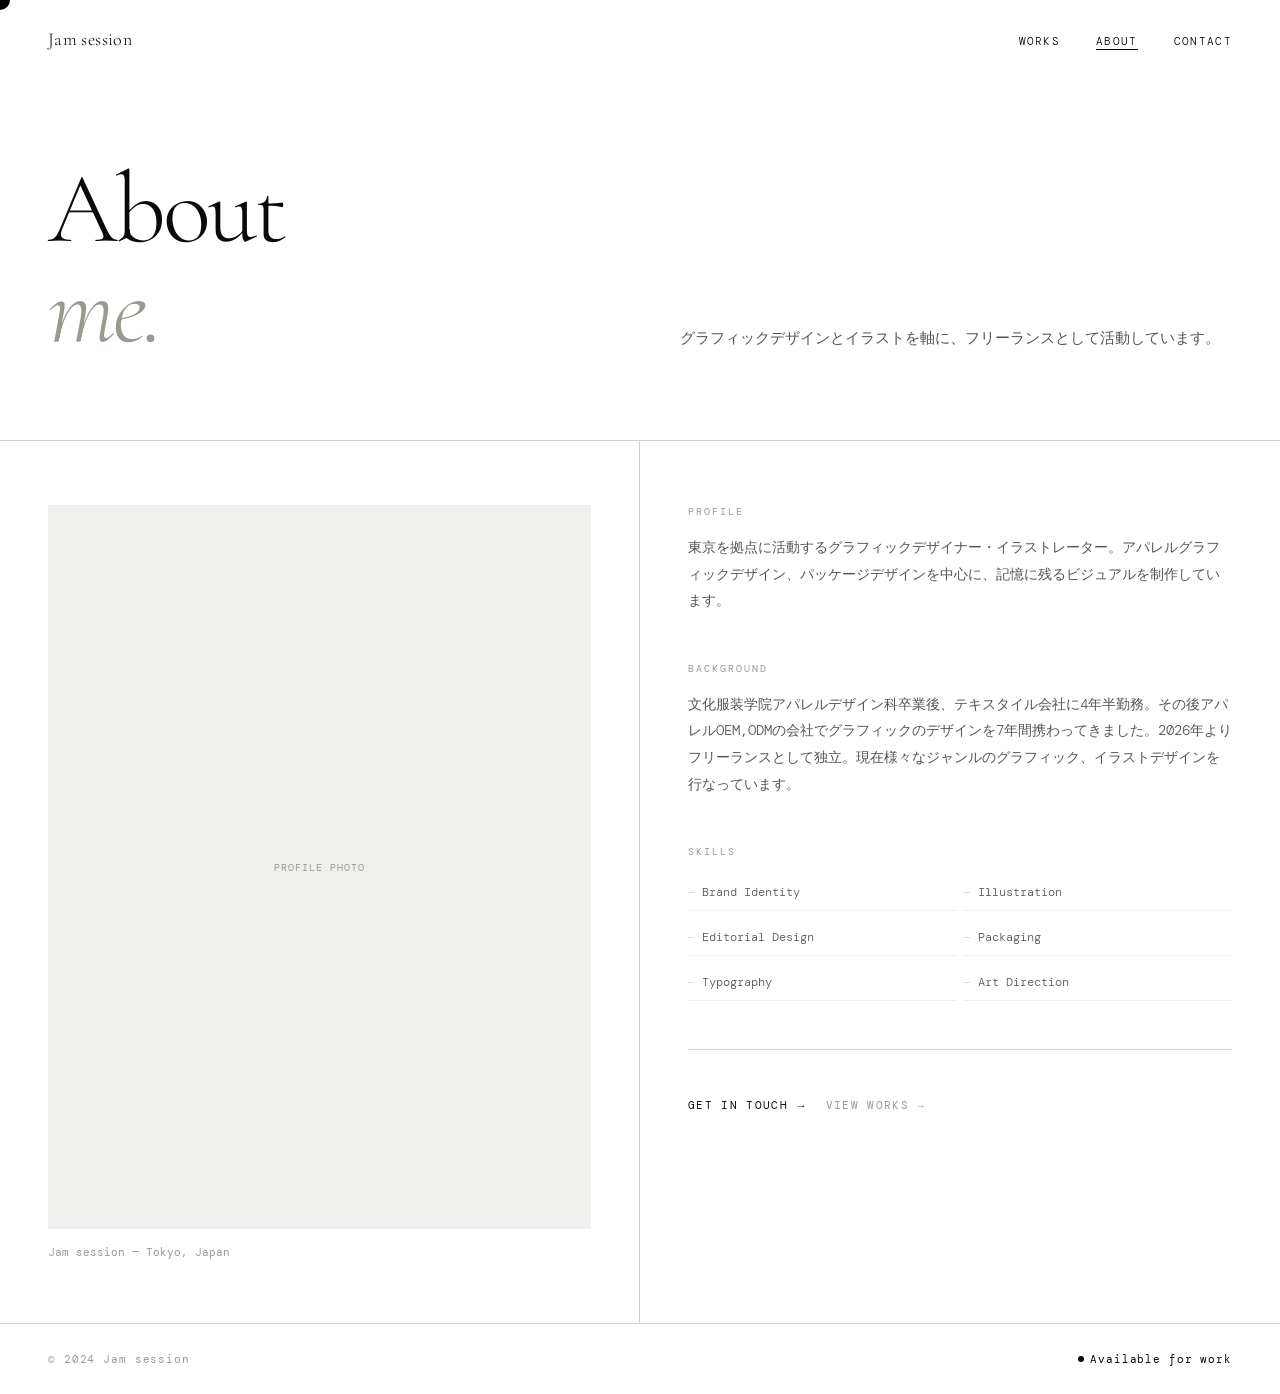
==== about.html @ e4ec8622 "Update about.html" ====
<!DOCTYPE html>
<html lang="ja">
<head>
  <meta charset="UTF-8" />
  <meta name="viewport" content="width=device-width, initial-scale=1.0" />
  <title>About — Jam session</title>
  <link rel="stylesheet" href="css/style.css" />
  <style>
    .about-hero {
      padding: 160px 48px 80px;
      display: grid;
      grid-template-columns: 1fr 1fr;
      gap: 80px;
      align-items: end;
      border-bottom: 0.5px solid var(--gray-300);
    }

    .about-hero h1 {
      font-family: var(--font-serif);
      font-size: clamp(48px, 8vw, 100px);
      font-weight: 300;
      letter-spacing: -0.03em;
      line-height: 1.0;
    }

    .about-hero h1 em {
      font-style: italic;
      color: var(--gray-500);
    }

    .about-hero-right {
      padding-bottom: 8px;
    }

    .about-hero-right p {
      font-size: 15px;
      font-weight: 300;
      line-height: 1.9;
      color: var(--gray-700);
    }

    .about-body {
      display: grid;
      grid-template-columns: 1fr 1fr;
    }

    .about-photo-col {
      padding: 64px 48px;
      border-right: 0.5px solid var(--gray-300);
    }

    .about-photo {
      width: 100%;
      aspect-ratio: 3/4;
      background: var(--gray-100);
      display: flex;
      align-items: center;
      justify-content: center;
      margin-bottom: 16px;
      overflow: hidden;
      position: relative;
    }

    .about-photo img {
      transition: transform 0.8s var(--ease-out);
    }

    .about-photo:hover img {
      transform: scale(1.03);
    }

    .about-photo-label {
      font-size: 10px;
      color: var(--gray-500);
      letter-spacing: 0.1em;
      text-transform: uppercase;
    }

    .about-photo-caption {
      font-size: 11px;
      color: var(--gray-500);
      margin-top: 8px;
    }

    .about-info-col {
      padding: 64px 48px;
    }

    .about-section {
      margin-bottom: 48px;
    }

    .about-section-label {
      font-size: 10px;
      letter-spacing: 0.2em;
      text-transform: uppercase;
      color: var(--gray-500);
      margin-bottom: 16px;
    }

    .about-section p {
      font-size: 14px;
      font-weight: 300;
      color: var(--gray-700);
      line-height: 1.9;
    }

    .skills-grid {
      display: grid;
      grid-template-columns: 1fr 1fr;
      gap: 8px;
    }

    .skill-item {
      font-size: 12px;
      font-weight: 300;
      color: var(--gray-700);
      padding: 10px 0;
      border-bottom: 0.5px solid var(--gray-100);
      display: flex;
      align-items: center;
      gap: 8px;
    }

    .skill-item::before {
      content: '—';
      color: var(--gray-300);
      font-size: 10px;
    }

    .about-cta {
      margin-top: 48px;
      padding-top: 48px;
      border-top: 0.5px solid var(--gray-300);
      display: flex;
      gap: 20px;
      align-items: center;
    }

    .text-link {
      font-size: 11px;
      letter-spacing: 0.12em;
      text-transform: uppercase;
      display: inline-flex;
      align-items: center;
      gap: 10px;
      transition: gap 0.3s var(--ease-out);
    }

    .text-link:hover { gap: 16px; }
    .text-link::after { content: '→'; }

    .text-link-muted {
      font-size: 11px;
      letter-spacing: 0.12em;
      text-transform: uppercase;
      color: var(--gray-500);
    }

    @media (max-width: 768px) {
      .about-hero { grid-template-columns: 1fr; padding: 120px 24px 60px; gap: 32px; }
      .about-body { grid-template-columns: 1fr; }
      .about-photo-col { padding: 40px 24px; border-right: none; border-bottom: 0.5px solid var(--gray-300); }
      .about-info-col { padding: 40px 24px; }
    }
  </style>
</head>
<body>

  <div class="cursor"></div>

  <nav class="nav">
    <a href="index.html" class="nav-logo">Jam session</a>
    <ul class="nav-links">
      <li><a href="works.html">Works</a></li>
      <li><a href="about.html" class="active">About</a></li>
      <li><a href="contact.html">Contact</a></li>
    </ul>
  </nav>

  <div class="about-hero">
    <h1 class="js-scroll-reveal">About<br><em>me.</em></h1>
    <div class="about-hero-right js-scroll-reveal">
      <p>グラフィックデザインとイラストを軸に、フリーランスとして活動しています。</p>
    </div>
  </div>

  <div class="about-body">
    <div class="about-photo-col">
      <div class="about-photo js-scroll-reveal">
        <!-- 実際の写真: <img src="images/Jam cats.png" alt="Jam session"> -->
        <span class="about-photo-label">Profile photo</span>
      </div>
      <p class="about-photo-caption">Jam session — Tokyo, Japan</p>
    </div>

    <div class="about-info-col">

      <div class="about-section js-scroll-reveal">
        <div class="about-section-label">Profile</div>
        <p>東京を拠点に活動するグラフィックデザイナー・イラストレーター。アパレルグラフィックデザイン、パッケージデザインを中心に、記憶に残るビジュアルを制作しています。</p>
      </div>

      <div class="about-section js-scroll-reveal">
        <div class="about-section-label">Background</div>
        <p>文化服装学院アパレルデザイン科卒業後、テキスタイル会社に4年半勤務。その後アパレルOEM,ODMの会社でグラフィックのデザインを7年間携わってきました。2026年よりフリーランスとして独立。現在様々なジャンルのグラフィック、イラストデザインを行なっています。</p>
      </div>

      <div class="about-section js-scroll-reveal">
        <div class="about-section-label">Skills</div>
        <div class="skills-grid">
          <span class="skill-item">Brand Identity</span>
          <span class="skill-item">Illustration</span>
          <span class="skill-item">Editorial Design</span>
          <span class="skill-item">Packaging</span>
          <span class="skill-item">Typography</span>
          <span class="skill-item">Art Direction</span>
        </div>
      </div>

      <div class="about-cta js-scroll-reveal">
        <a href="contact.html" class="text-link">Get in touch</a>
        <a href="works.html" class="text-link-muted">View works →</a>
      </div>

    </div>
  </div>

  <footer class="footer">
    <div class="footer-left">© 2024 Jam session</div>
    <div class="footer-right">
      <div class="footer-dot"></div>
      Available for work
    </div>
  </footer>

  <script src="js/main.js"></script>
</body>
</html>
---- css/style.css ----
@import url('https://fonts.googleapis.com/css2?family=Cormorant+Garamond:ital,wght@0,300;0,400;0,500;1,300;1,400&family=DM+Mono:wght@300;400&display=swap');

*, *::before, *::after {
  box-sizing: border-box;
  margin: 0;
  padding: 0;
}

:root {
  --white: #ffffff;
  --off-white: #f7f7f5;
  --gray-100: #efefed;
  --gray-300: #d0d0cc;
  --gray-500: #999990;
  --gray-700: #555550;
  --black: #0a0a0a;
  --font-serif: 'Cormorant Garamond', Georgia, serif;
  --font-mono: 'DM Mono', monospace;
  --ease-out: cubic-bezier(0.16, 1, 0.3, 1);
  --ease-in-out: cubic-bezier(0.65, 0, 0.35, 1);
}

html {
  font-family: var(--font-mono);
  background: var(--white);
  color: var(--black);
  -webkit-font-smoothing: antialiased;
  scroll-behavior: smooth;
}

body {
  min-height: 100vh;
  overflow-x: hidden;
}

a { text-decoration: none; color: inherit; }
img { display: block; width: 100%; height: 100%; object-fit: cover; }

/* ── Custom cursor ── */
*, *::before, *::after { cursor: none !important; }

.cursor {
  position: fixed;
  width: 8px;
  height: 8px;
  background: var(--black);
  border-radius: 50%;
  pointer-events: none;
  z-index: 9999;
  transform: translate(-50%, -50%);
  transition: width 0.3s var(--ease-out), height 0.3s var(--ease-out), background 0.3s;
  mix-blend-mode: difference;
}

.cursor.hover {
  width: 40px;
  height: 40px;
}

/* ── Nav ── */
.nav {
  position: fixed;
  top: 0;
  left: 0;
  right: 0;
  z-index: 100;
  display: flex;
  justify-content: space-between;
  align-items: center;
  padding: 28px 48px;
  mix-blend-mode: difference;
}

.nav-logo {
  font-family: var(--font-serif);
  font-size: 18px;
  font-weight: 300;
  color: var(--white);
  letter-spacing: 0.02em;
}

.nav-links {
  display: flex;
  gap: 36px;
  list-style: none;
}

.nav-links a {
  font-size: 11px;
  font-weight: 300;
  color: var(--white);
  letter-spacing: 0.12em;
  text-transform: uppercase;
  position: relative;
}

.nav-links a::after {
  content: '';
  position: absolute;
  bottom: -2px;
  left: 0;
  width: 0;
  height: 0.5px;
  background: var(--white);
  transition: width 0.4s var(--ease-out);
}

.nav-links a:hover::after,
.nav-links a.active::after {
  width: 100%;
}

/* ── Scroll reveal ── */
.reveal {
  opacity: 0;
  transform: translateY(32px);
  transition: opacity 0.9s var(--ease-out), transform 0.9s var(--ease-out);
}

.reveal.visible {
  opacity: 1;
  transform: translateY(0);
}

.reveal-delay-1 { transition-delay: 0.1s; }
.reveal-delay-2 { transition-delay: 0.2s; }
.reveal-delay-3 { transition-delay: 0.3s; }
.reveal-delay-4 { transition-delay: 0.4s; }

/* ── Section divider ── */
.divider {
  width: 100%;
  height: 0.5px;
  background: var(--gray-300);
}

/* ── Footer ── */
.footer {
  padding: 28px 48px;
  display: flex;
  justify-content: space-between;
  align-items: center;
  border-top: 0.5px solid var(--gray-300);
}

.footer-left {
  font-size: 11px;
  color: var(--gray-500);
  letter-spacing: 0.08em;
}

.footer-right {
  display: flex;
  align-items: center;
  gap: 6px;
  font-size: 11px;
  color: var(--black);
  letter-spacing: 0.08em;
}

.footer-dot {
  width: 6px;
  height: 6px;
  border-radius: 50%;
  background: var(--black);
  animation: pulse 2s infinite;
}

@keyframes pulse {
  0%, 100% { opacity: 1; }
  50% { opacity: 0.3; }
}

/* ── Scroll JS ── */
.js-scroll-reveal {
  opacity: 0;
  transform: translateY(40px);
  transition: opacity 1s var(--ease-out), transform 1s var(--ease-out);
}

.js-scroll-reveal.in-view {
  opacity: 1;
  transform: none;
}

/* ── Responsive ── */
@media (max-width: 768px) {
  .nav { padding: 20px 24px; }
  .footer { padding: 20px 24px; flex-direction: column; gap: 12px; }
}
/* ── カスタムカーソルのスタイル ── */
/* パソコン画面の時だけカスタムカーソルを有効にする */
@media (pointer: fine) {
  body {
    /* デフォルトの矢印カーソルを非表示にする */
    cursor: none;
  }
  
  /* リンクやボタンに乗ったときもデフォルトの指マークにさせない */
  a, button, .work-card, .filter-btn, .work-row {
    cursor: none !important;
  }

  .cursor {
    width: 20px;
    height: 20px;
    background-color: var(--white); /* 基本は白 */
    border-radius: 50%;
    position: fixed;
    transform: translate(-50%, -50%);
    pointer-events: none; /* マウスイベントを透過（クリックの邪魔をしない） */
    z-index: 99999; /* 一番手前に表示 */
    mix-blend-mode: difference; /* 【重要】背景が白なら黒、黒なら白に自動反転する魔法のプロパティ */
    transition: width 0.3s var(--ease-out), height 0.3s var(--ease-out), background-color 0.3s;
  }

  /* main.jsでリンクに乗った時に 'hover' クラスがつくので、その時の演出 */
  .cursor.hover {
    width: 50px; /* ホバー時に一回り大きくする */
    height: 50px;
    background-color: var(--white);
  }
}
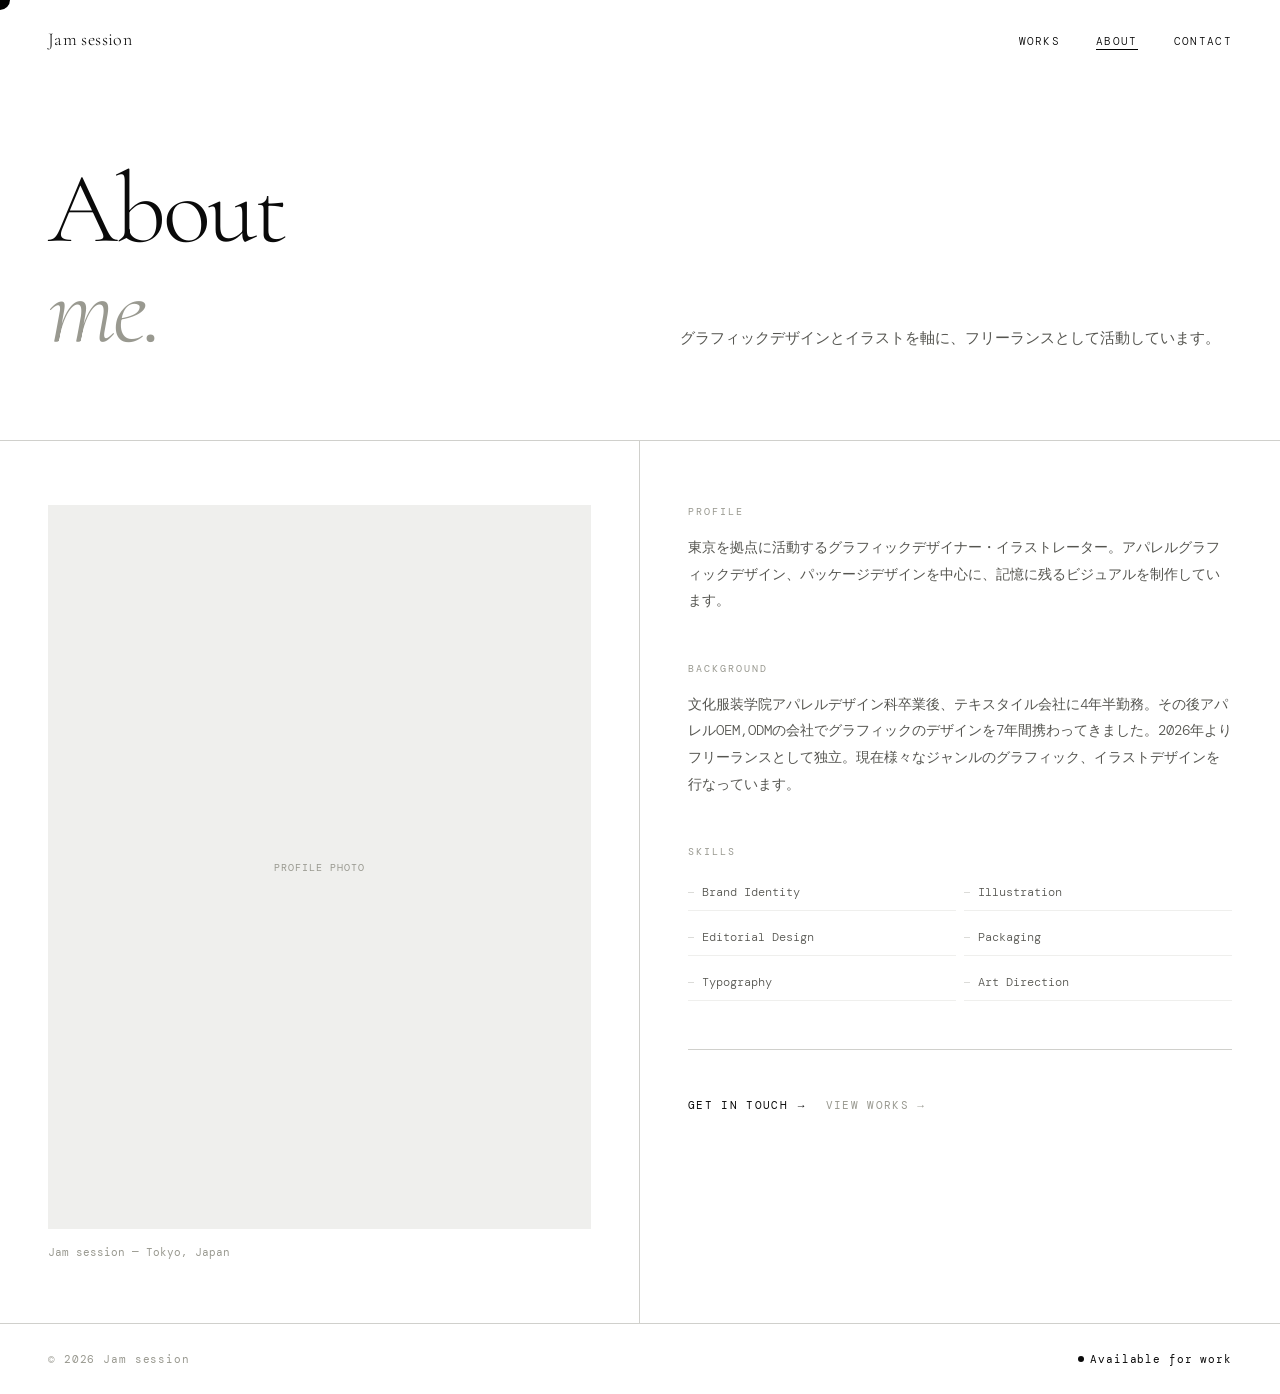
==== commit 24858248: "Update about.html" ====
--- a/about.html
+++ b/about.html
@@ -227,7 +227,7 @@
   </div>
 
   <footer class="footer">
-    <div class="footer-left">© 2024 Jam session</div>
+    <div class="footer-left">© 2026 Jam session</div>
     <div class="footer-right">
       <div class="footer-dot"></div>
       Available for work
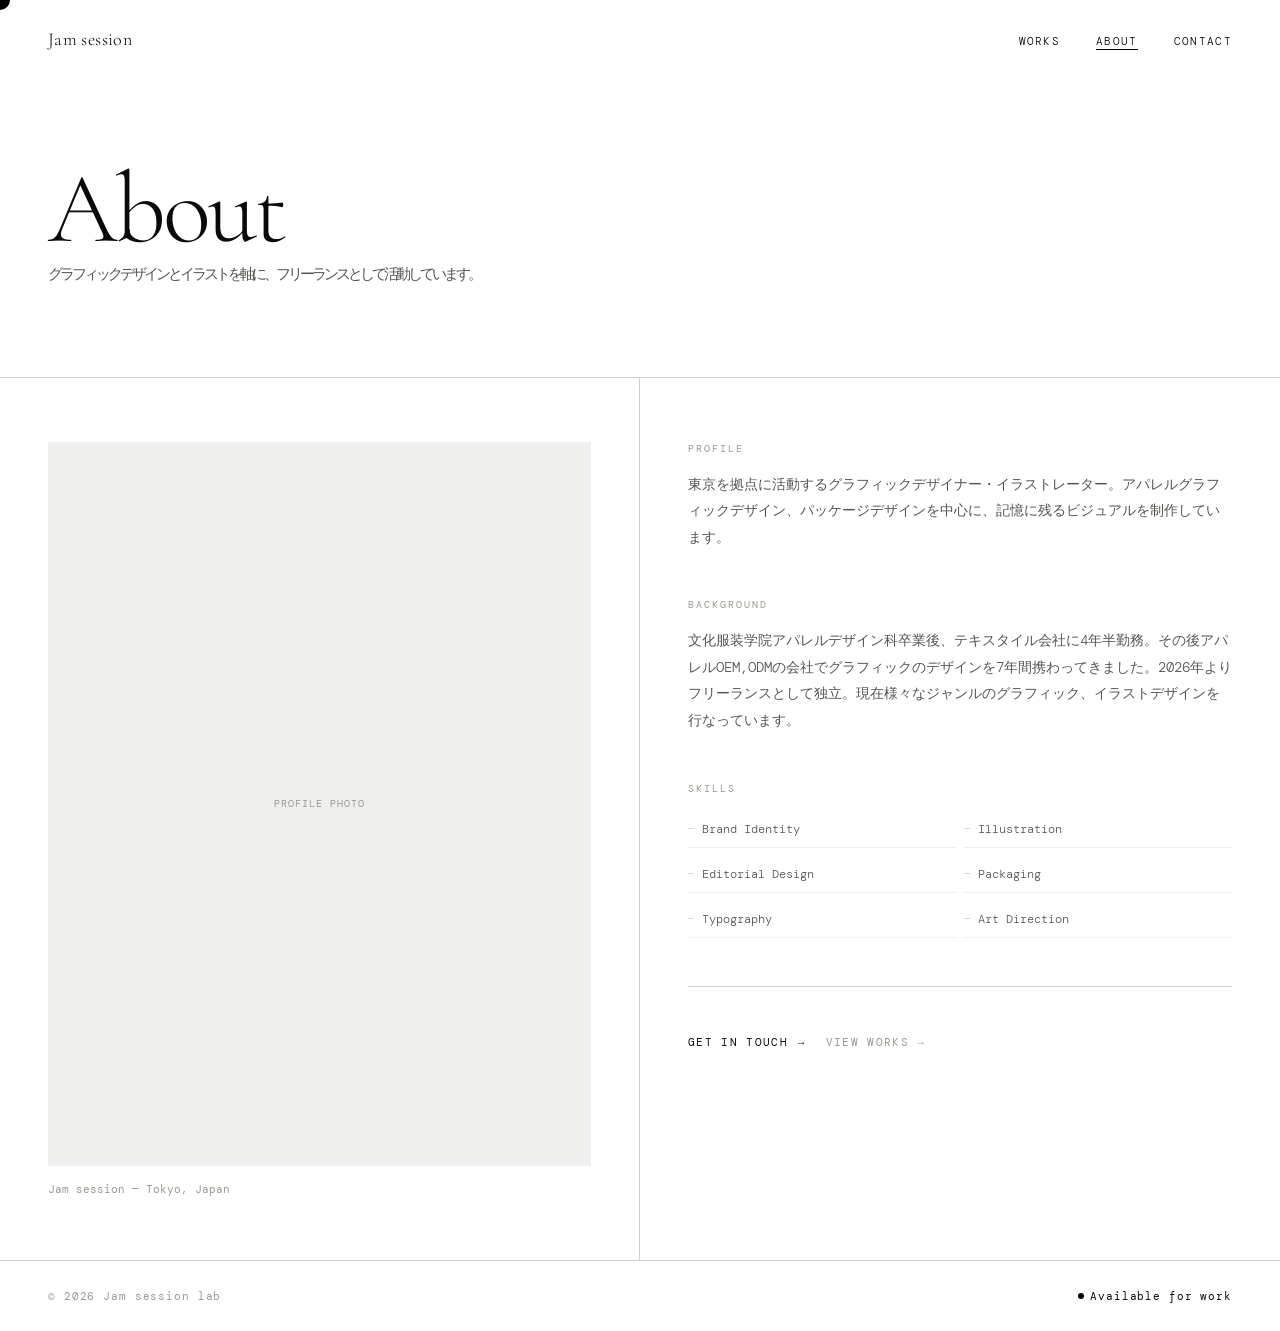
==== commit 0bcc57d1: "Update about.html" ====
--- a/about.html
+++ b/about.html
@@ -3,7 +3,7 @@
 <head>
   <meta charset="UTF-8" />
   <meta name="viewport" content="width=device-width, initial-scale=1.0" />
-  <title>About — Jam session</title>
+  <title>About — Jamssslab</title>
   <link rel="stylesheet" href="css/style.css" />
   <style>
     .about-hero {
@@ -179,7 +179,7 @@
   </nav>
 
   <div class="about-hero">
-    <h1 class="js-scroll-reveal">About<br><em>me.</em></h1>
+    <h1 class="js-scroll-reveal">About
     <div class="about-hero-right js-scroll-reveal">
       <p>グラフィックデザインとイラストを軸に、フリーランスとして活動しています。</p>
     </div>
@@ -227,7 +227,7 @@
   </div>
 
   <footer class="footer">
-    <div class="footer-left">© 2026 Jam session</div>
+    <div class="footer-left">© 2026 Jam session lab</div>
     <div class="footer-right">
       <div class="footer-dot"></div>
       Available for work
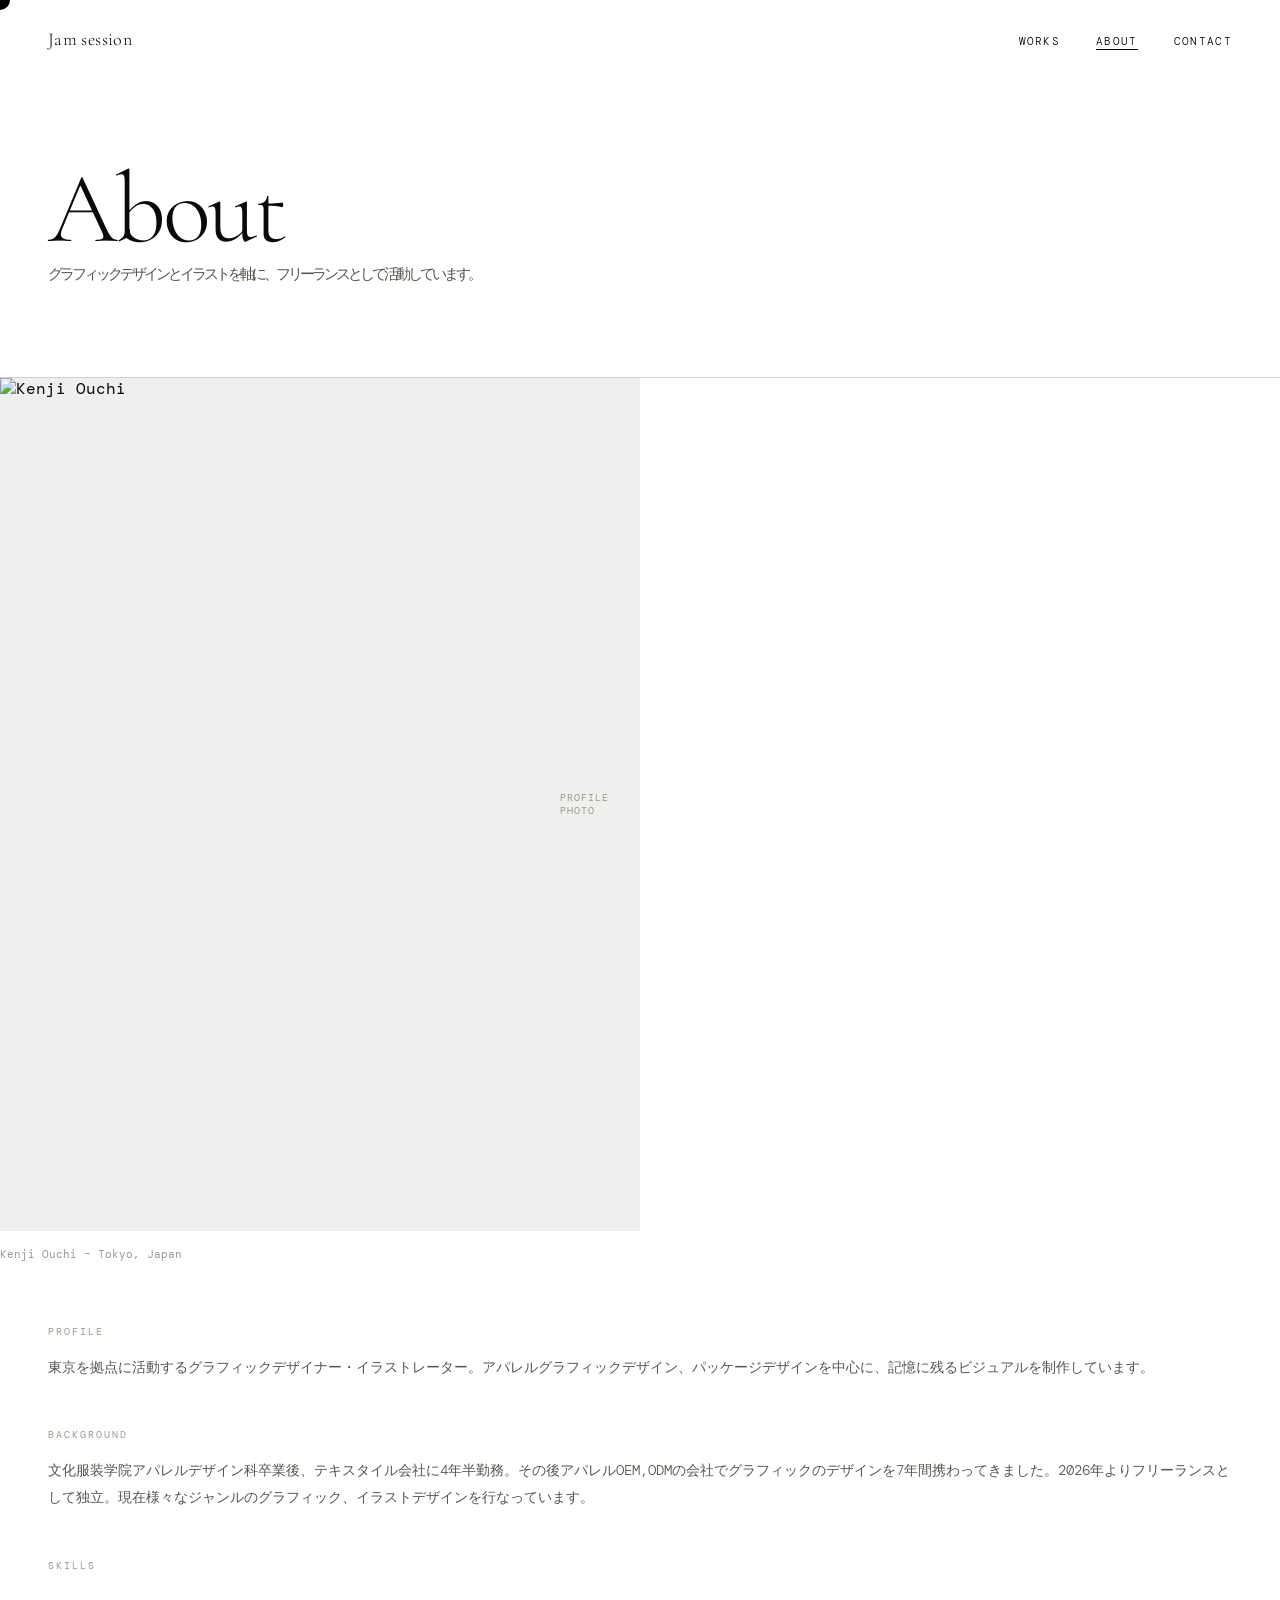
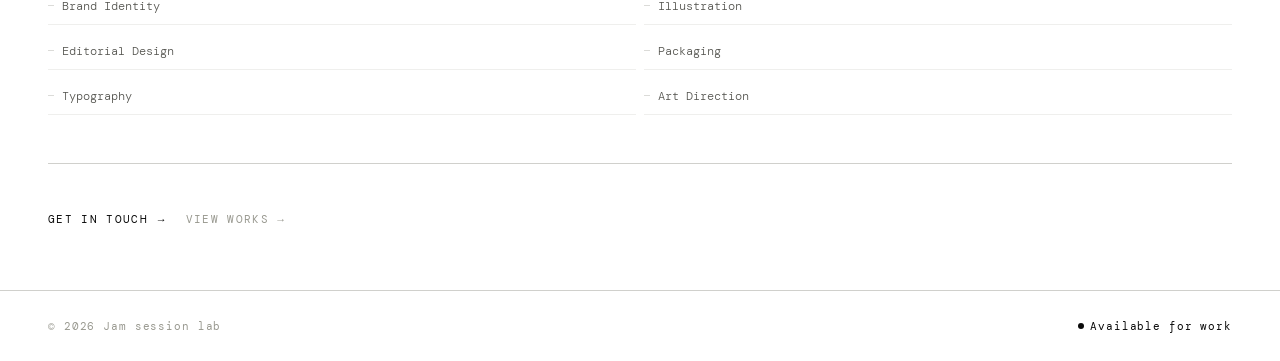
==== commit 2d836b2b: "Update about.html" ====
--- a/about.html
+++ b/about.html
@@ -186,13 +186,14 @@
   </div>
 
   <div class="about-body">
-    <div class="about-photo-col">
-      <div class="about-photo js-scroll-reveal">
-        <!-- 実際の写真: <img src="images/Jam cats.png" alt="Jam session"> -->
-        <span class="about-photo-label">Profile photo</span>
-      </div>
-      <p class="about-photo-caption">Jam session — Tokyo, Japan</p>
-    </div>
+  <div class="about-col">
+    <div class="about-photo js-scroll-reveal">
+      <img src="images/Jam cats.png" alt="Kenji Ouchi">
+      <span class="about-photo-label">Profile photo</span>
+    </div>
+    <p class="about-photo-caption">Kenji Ouchi – Tokyo, Japan</p>
+  </div>
+</div>
 
     <div class="about-info-col">
 
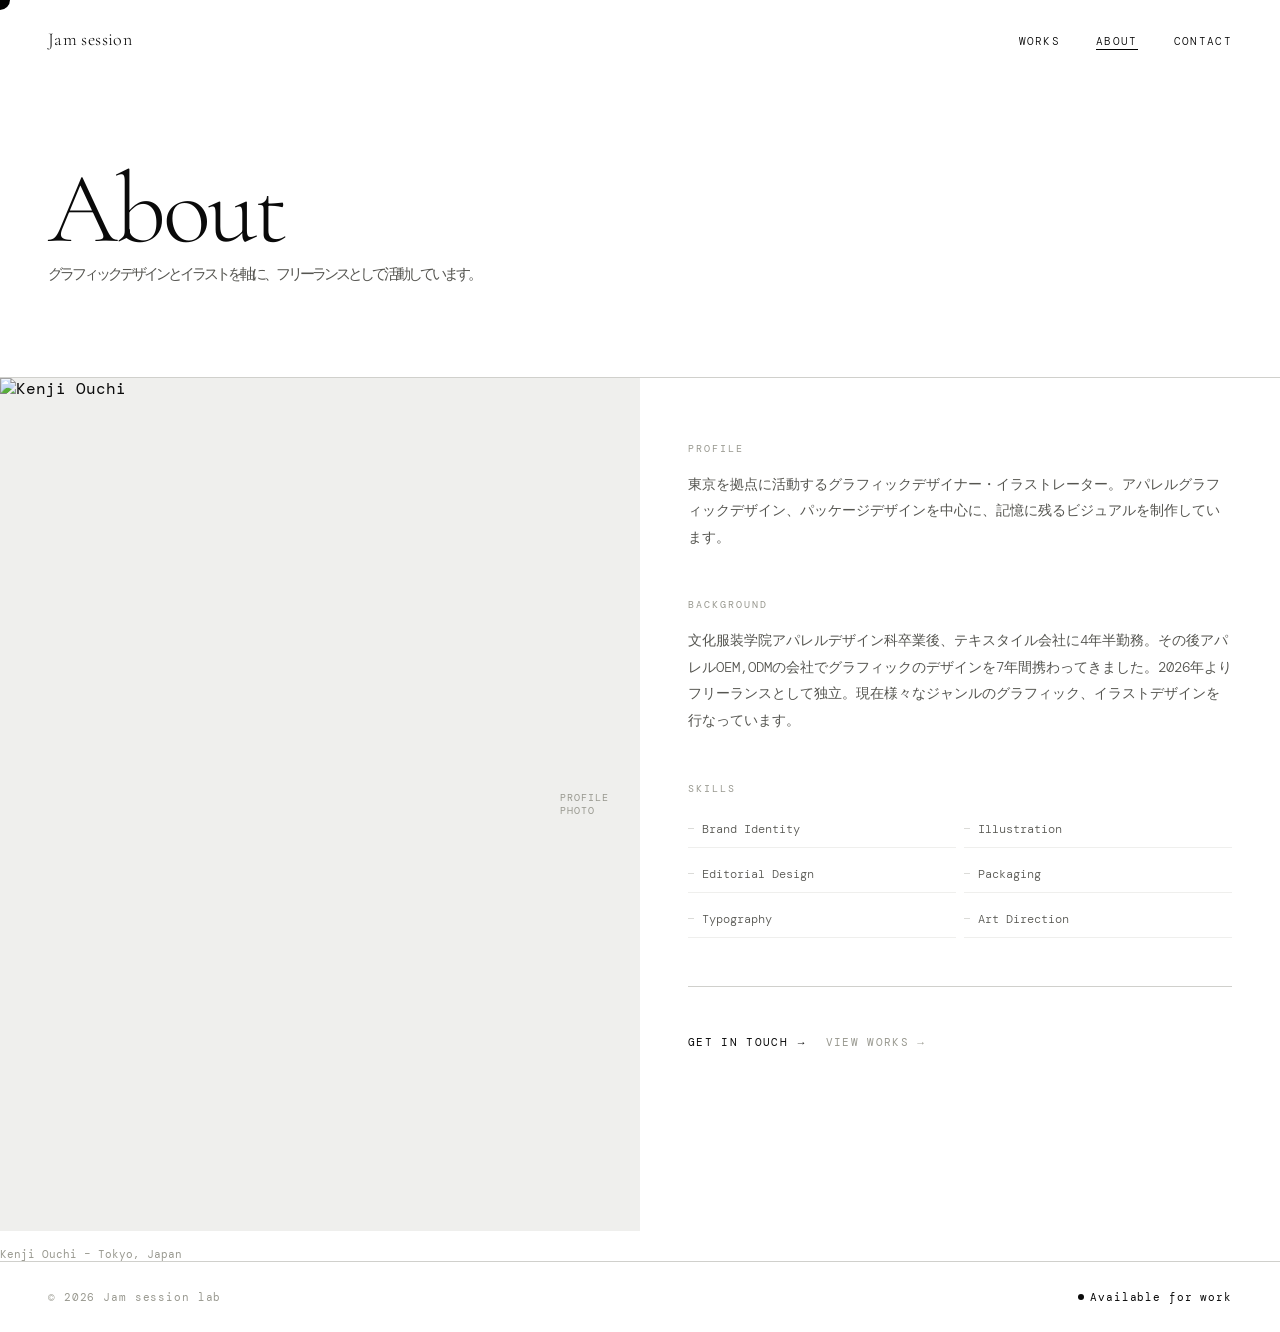
==== commit 05f10ae5: "Update about.html" ====
--- a/about.html
+++ b/about.html
@@ -193,7 +193,6 @@
     </div>
     <p class="about-photo-caption">Kenji Ouchi – Tokyo, Japan</p>
   </div>
-</div>
 
     <div class="about-info-col">
 
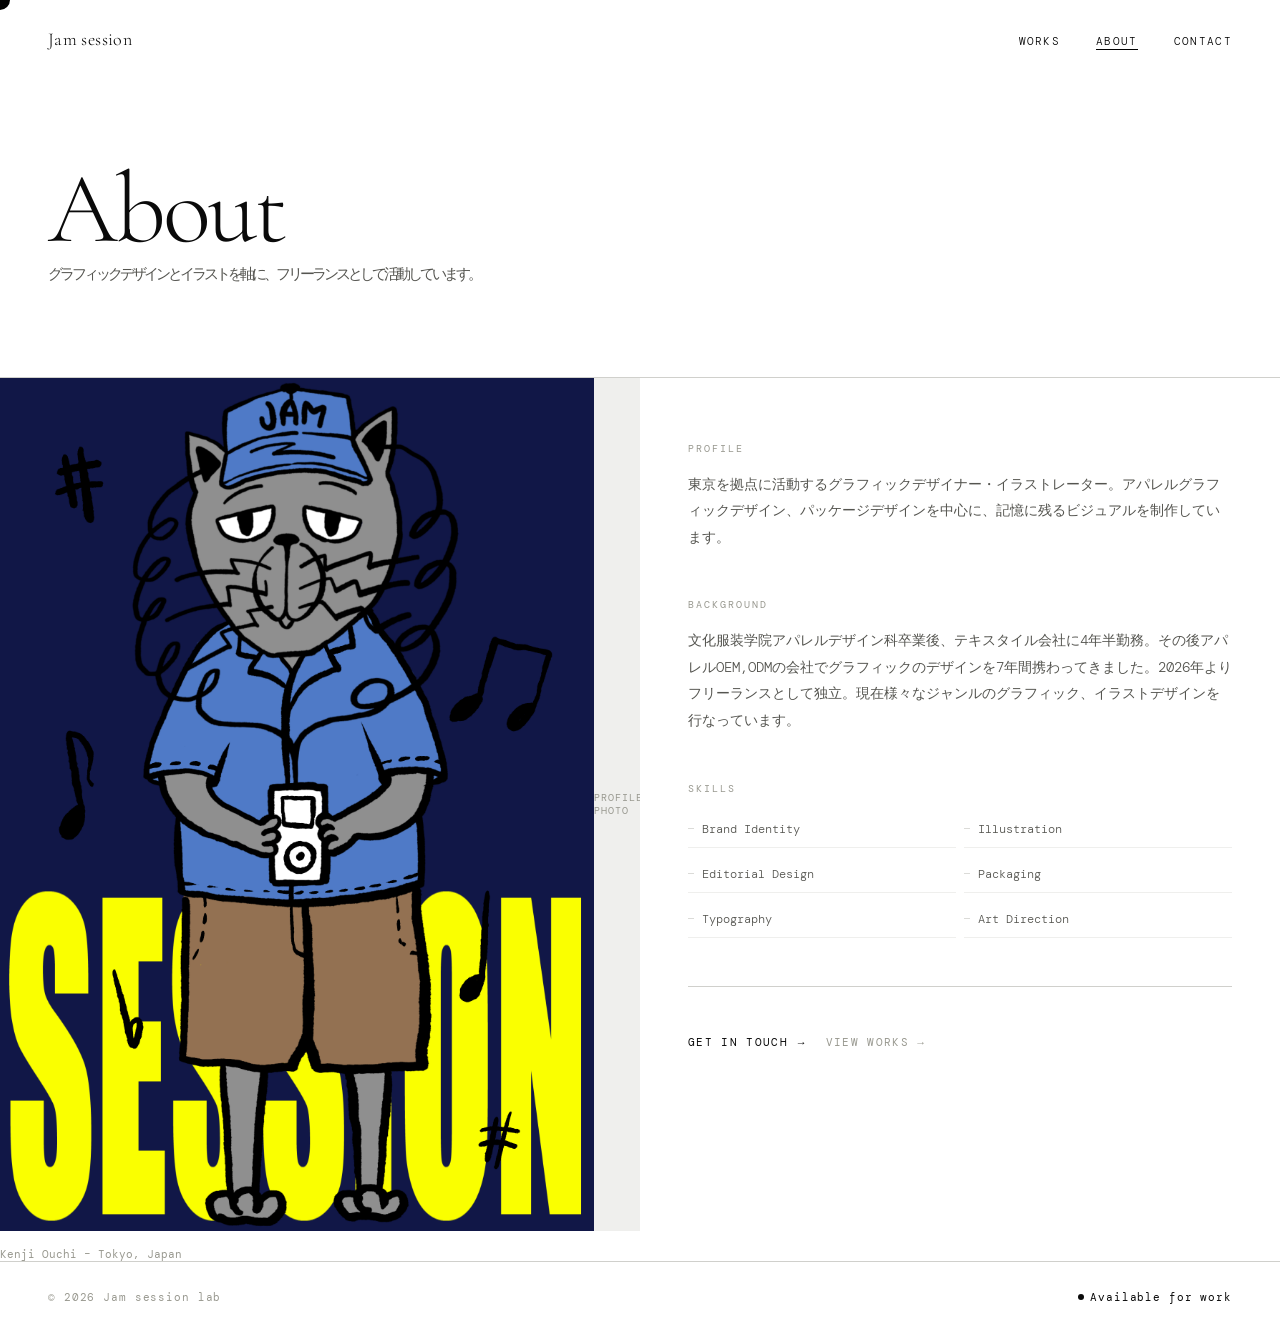
==== commit fbc619ce: "Update about.html" ====
--- a/about.html
+++ b/about.html
@@ -188,7 +188,7 @@
   <div class="about-body">
   <div class="about-col">
     <div class="about-photo js-scroll-reveal">
-      <img src="images/Jam cats.png" alt="Kenji Ouchi">
+      <img src="Images/Jam cats.png" alt="Kenji Ouchi">
       <span class="about-photo-label">Profile photo</span>
     </div>
     <p class="about-photo-caption">Kenji Ouchi – Tokyo, Japan</p>
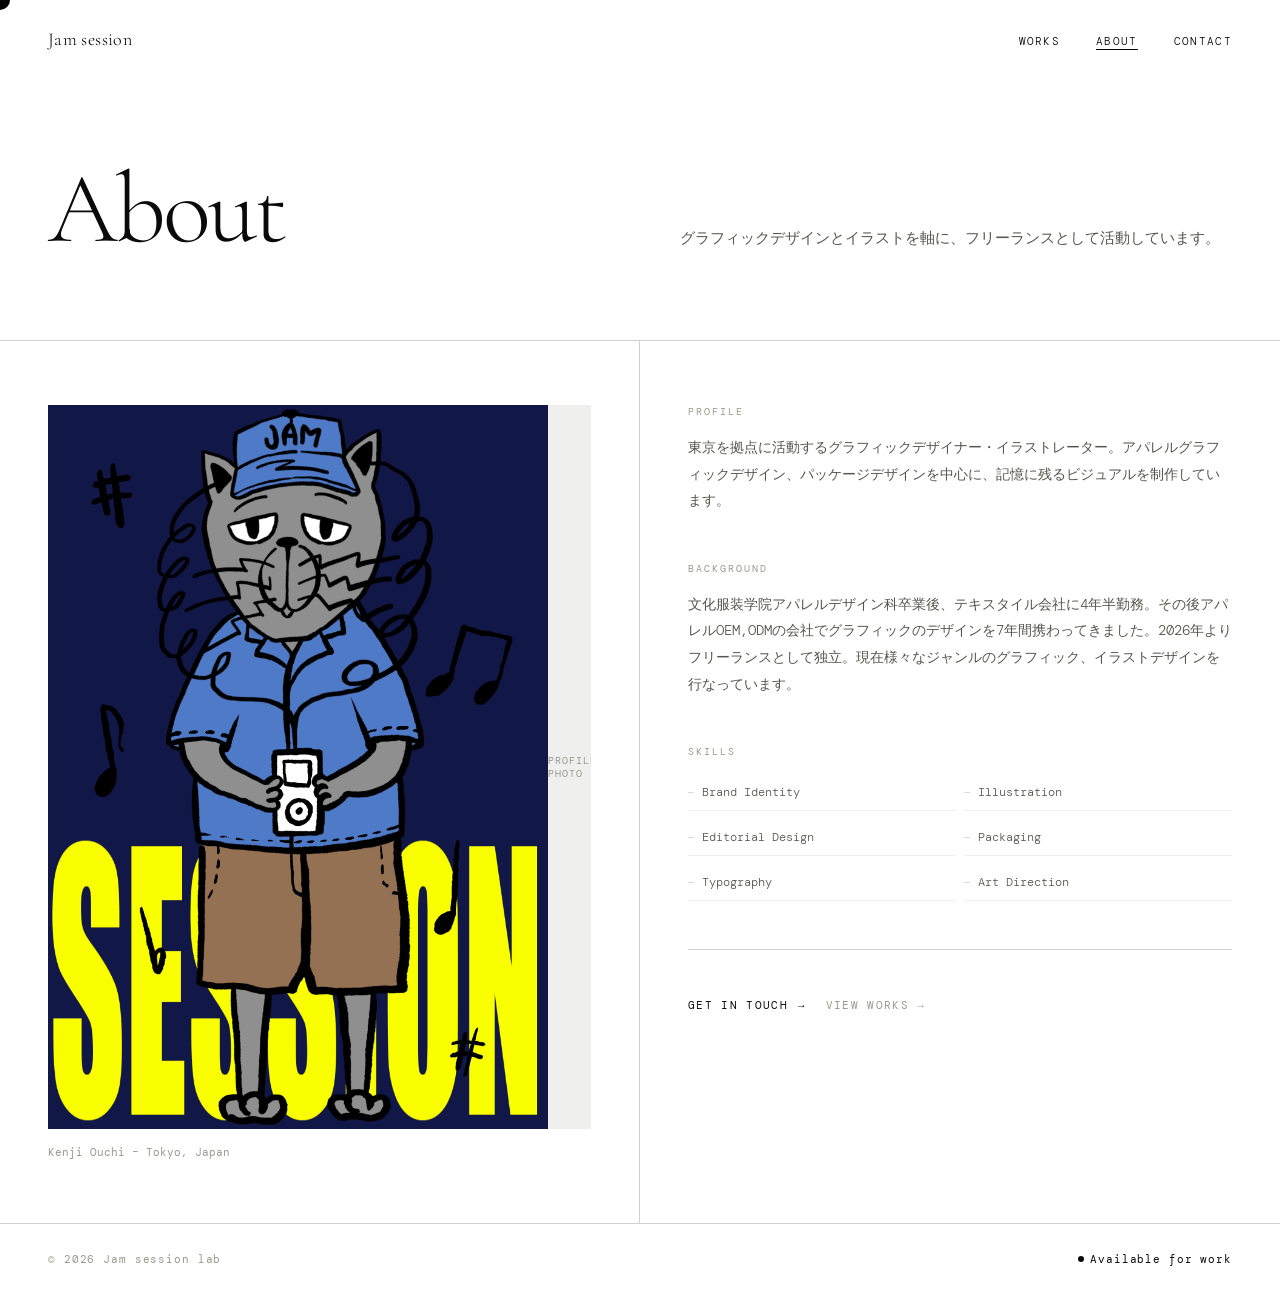
==== commit dd8c60d0: "Update about.html" ====
--- a/about.html
+++ b/about.html
@@ -179,14 +179,14 @@
   </nav>
 
   <div class="about-hero">
-    <h1 class="js-scroll-reveal">About
+    <h1 class="js-scroll-reveal">About</h1>
     <div class="about-hero-right js-scroll-reveal">
       <p>グラフィックデザインとイラストを軸に、フリーランスとして活動しています。</p>
     </div>
   </div>
 
   <div class="about-body">
-  <div class="about-col">
+  <div class="about-photo-col">
     <div class="about-photo js-scroll-reveal">
       <img src="Images/Jam cats.png" alt="Kenji Ouchi">
       <span class="about-photo-label">Profile photo</span>
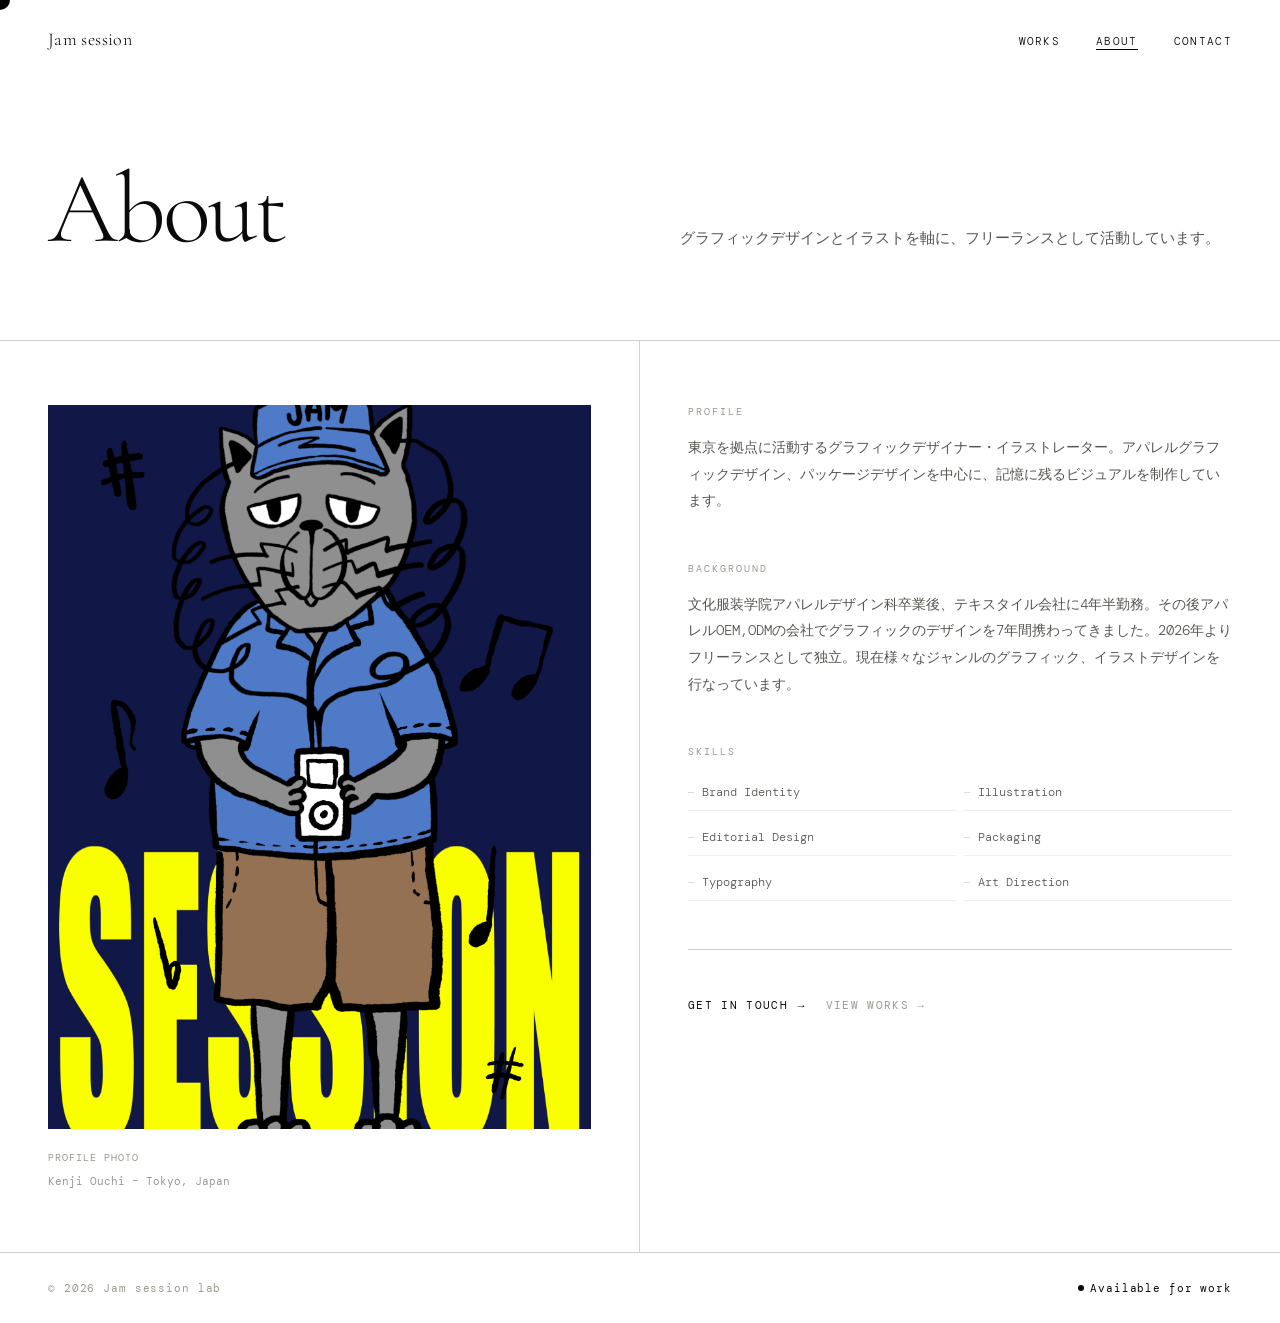
==== commit 141882d1: "Update about.html" ====
--- a/about.html
+++ b/about.html
@@ -189,8 +189,8 @@
   <div class="about-photo-col">
     <div class="about-photo js-scroll-reveal">
       <img src="Images/Jam cats.png" alt="Kenji Ouchi">
-      <span class="about-photo-label">Profile photo</span>
-    </div>
+    </div>
+    <span class="about-photo-label">Profile photo</span>
     <p class="about-photo-caption">Kenji Ouchi – Tokyo, Japan</p>
   </div>
 
